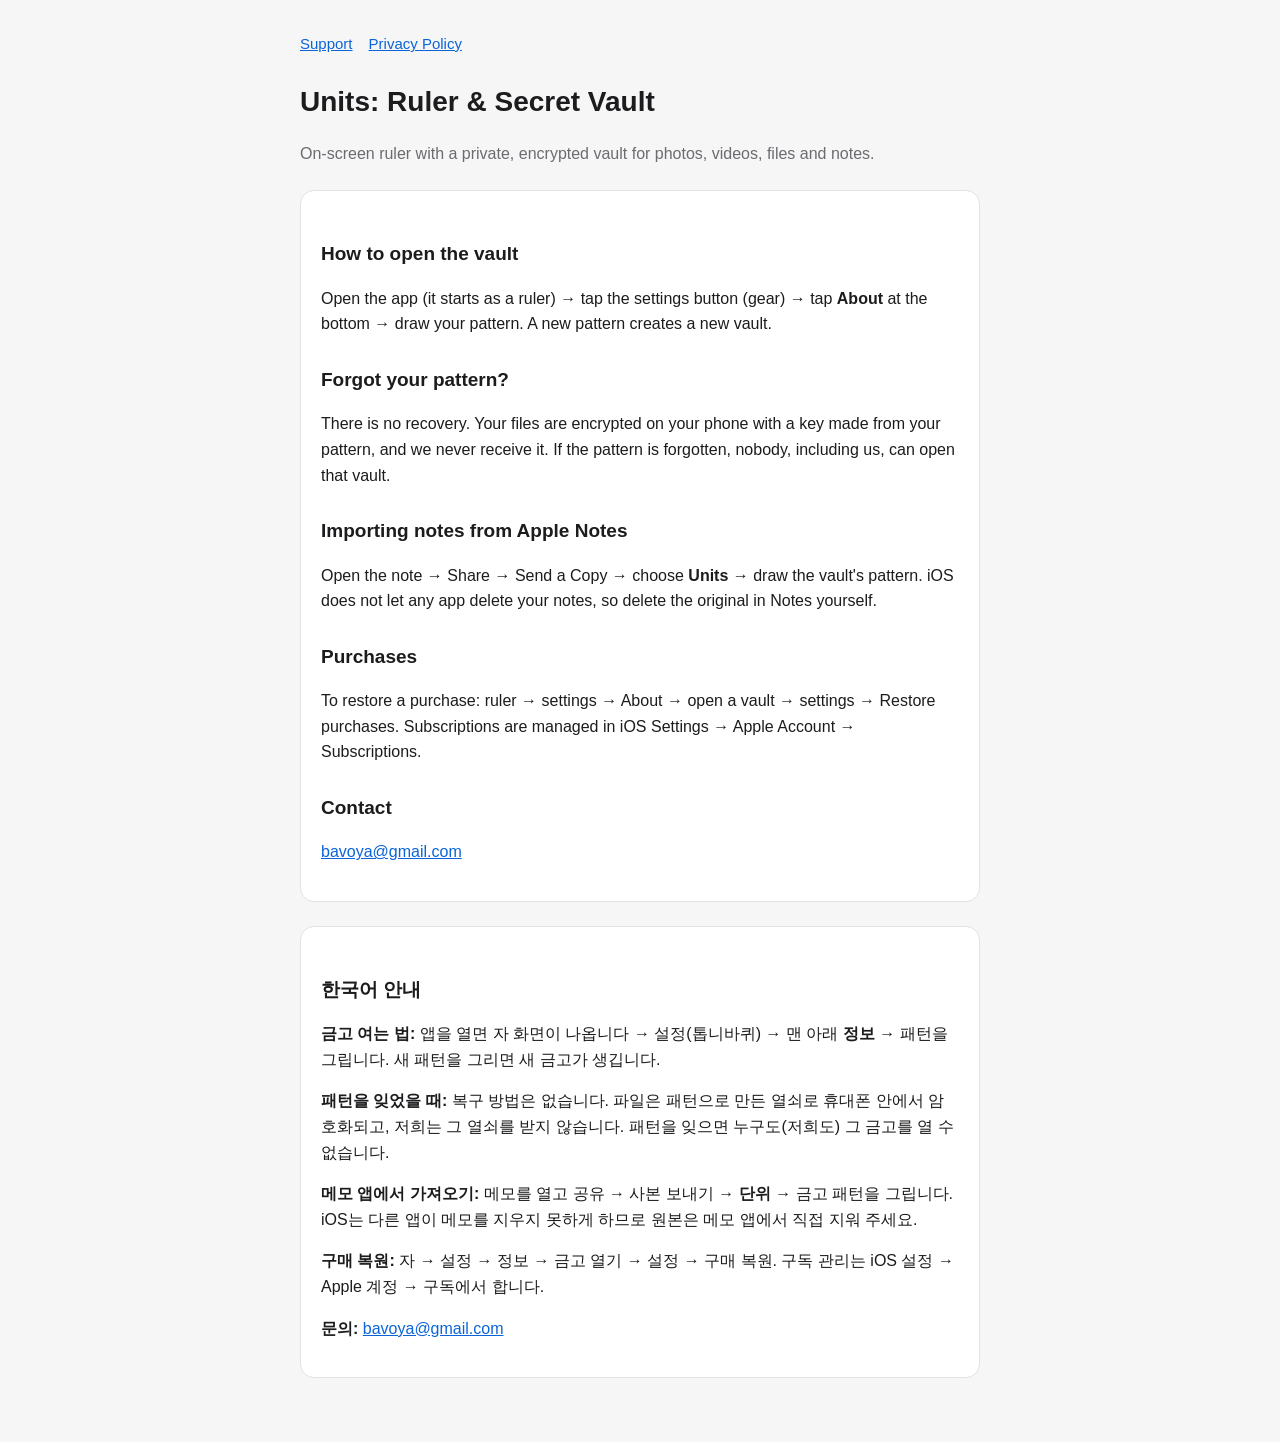
==== index.html @ 383757e9 "Support and privacy pages Co-Authored-By: Claude Opus 5.5 <noreply@anthropic.com>" ====
<!doctype html>
<html lang="en"><head><meta charset="utf-8"><meta name="viewport" content="width=device-width,initial-scale=1">
<title>Units: Ruler &amp; Secret Vault — Support</title><link rel="stylesheet" href="style.css"></head>
<body><main>
<nav><a href="./">Support</a><a href="privacy.html">Privacy Policy</a></nav>
<h1>Units: Ruler &amp; Secret Vault</h1>
<p class="muted">On-screen ruler with a private, encrypted vault for photos, videos, files and notes.</p>

<section>
<h2>How to open the vault</h2>
<p>Open the app (it starts as a ruler) → tap the settings button (gear) → tap <strong>About</strong> at the bottom → draw your pattern. A new pattern creates a new vault.</p>
<h2>Forgot your pattern?</h2>
<p>There is no recovery. Your files are encrypted on your phone with a key made from your pattern, and we never receive it. If the pattern is forgotten, nobody, including us, can open that vault.</p>
<h2>Importing notes from Apple Notes</h2>
<p>Open the note → Share → Send a Copy → choose <strong>Units</strong> → draw the vault's pattern. iOS does not let any app delete your notes, so delete the original in Notes yourself.</p>
<h2>Purchases</h2>
<p>To restore a purchase: ruler → settings → About → open a vault → settings → Restore purchases. Subscriptions are managed in iOS Settings → Apple Account → Subscriptions.</p>
<h2>Contact</h2>
<p><a href="mailto:bavoya@gmail.com">bavoya@gmail.com</a></p>
</section>

<section lang="ko">
<h2>한국어 안내</h2>
<p><strong>금고 여는 법:</strong> 앱을 열면 자 화면이 나옵니다 → 설정(톱니바퀴) → 맨 아래 <strong>정보</strong> → 패턴을 그립니다. 새 패턴을 그리면 새 금고가 생깁니다.</p>
<p><strong>패턴을 잊었을 때:</strong> 복구 방법은 없습니다. 파일은 패턴으로 만든 열쇠로 휴대폰 안에서 암호화되고, 저희는 그 열쇠를 받지 않습니다. 패턴을 잊으면 누구도(저희도) 그 금고를 열 수 없습니다.</p>
<p><strong>메모 앱에서 가져오기:</strong> 메모를 열고 공유 → 사본 보내기 → <strong>단위</strong> → 금고 패턴을 그립니다. iOS는 다른 앱이 메모를 지우지 못하게 하므로 원본은 메모 앱에서 직접 지워 주세요.</p>
<p><strong>구매 복원:</strong> 자 → 설정 → 정보 → 금고 열기 → 설정 → 구매 복원. 구독 관리는 iOS 설정 → Apple 계정 → 구독에서 합니다.</p>
<p><strong>문의:</strong> <a href="mailto:bavoya@gmail.com">bavoya@gmail.com</a></p>
</section>
</main></body></html>
---- style.css ----
:root{--bg:#f6f6f7;--fg:#1c1c1e;--muted:#6b6b70;--card:#fff;--rule:#e2e2e6}
@media (prefers-color-scheme:dark){:root{--bg:#141415;--fg:#ececef;--muted:#9a9aa0;--card:#1f1f21;--rule:#333336}}
body{margin:0;background:var(--bg);color:var(--fg);font:16px/1.6 -apple-system,BlinkMacSystemFont,"Apple SD Gothic Neo",sans-serif}
main{max-width:680px;margin:0 auto;padding:32px 16px 64px}
h1{font-size:28px;margin:0 0 8px}h2{font-size:19px;margin:28px 0 6px}
p,li{color:var(--fg)}.muted{color:var(--muted)}a{color:#0a64d8}
nav{display:flex;gap:16px;flex-wrap:wrap;margin-bottom:24px;font-size:15px}
section{background:var(--card);border:1px solid var(--rule);border-radius:14px;padding:20px;margin-top:24px}
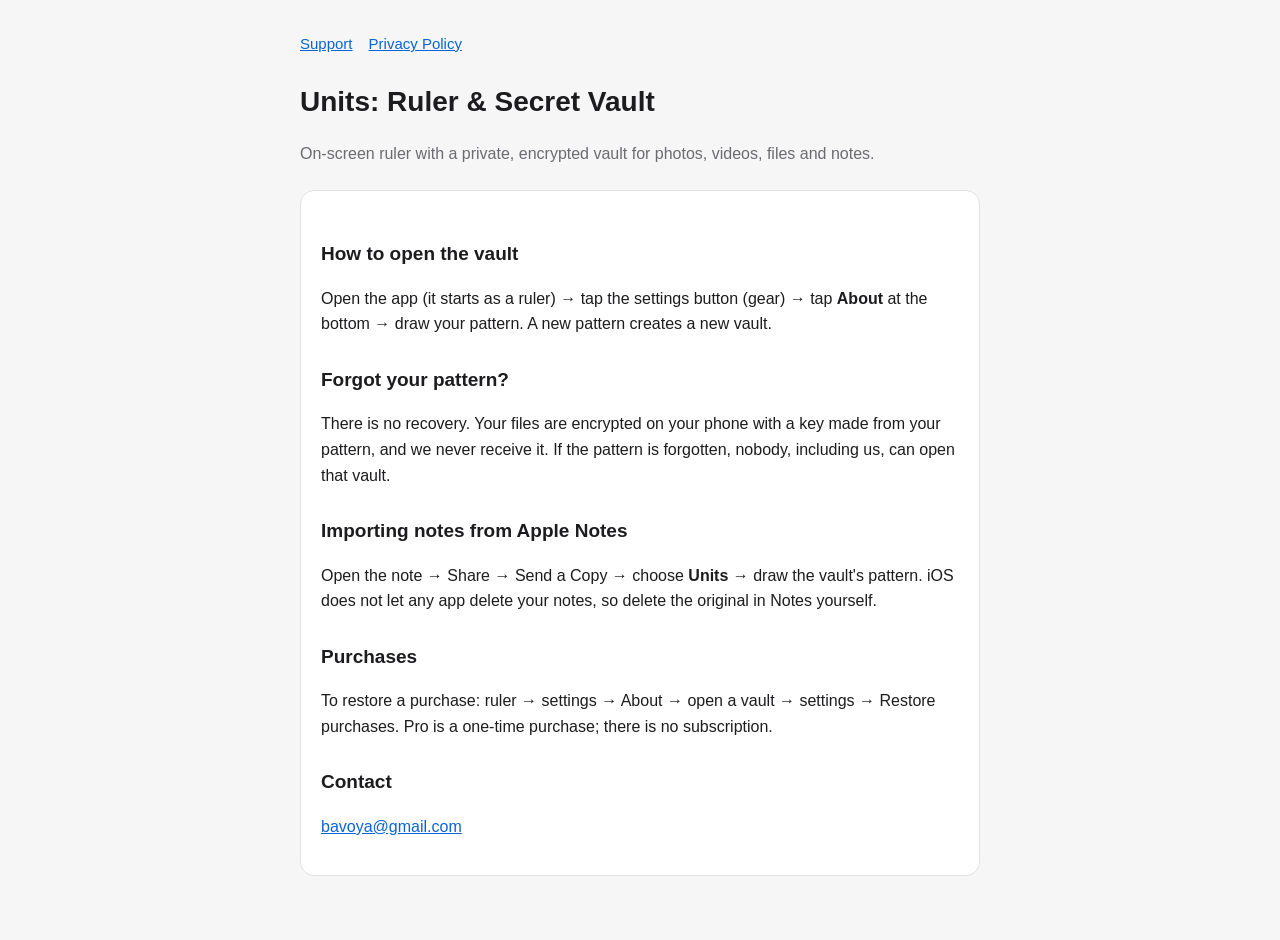
==== commit 1289813e: "English only; Pro is a one-time purchase Co-Authored-By: Claude Opus 5.5 <noreply@anthropic.com>" ====
--- a/index.html
+++ b/index.html
@@ -14,17 +14,9 @@
 <h2>Importing notes from Apple Notes</h2>
 <p>Open the note → Share → Send a Copy → choose <strong>Units</strong> → draw the vault's pattern. iOS does not let any app delete your notes, so delete the original in Notes yourself.</p>
 <h2>Purchases</h2>
-<p>To restore a purchase: ruler → settings → About → open a vault → settings → Restore purchases. Subscriptions are managed in iOS Settings → Apple Account → Subscriptions.</p>
+<p>To restore a purchase: ruler → settings → About → open a vault → settings → Restore purchases. Pro is a one-time purchase; there is no subscription.</p>
 <h2>Contact</h2>
 <p><a href="mailto:bavoya@gmail.com">bavoya@gmail.com</a></p>
 </section>
 
-<section lang="ko">
-<h2>한국어 안내</h2>
-<p><strong>금고 여는 법:</strong> 앱을 열면 자 화면이 나옵니다 → 설정(톱니바퀴) → 맨 아래 <strong>정보</strong> → 패턴을 그립니다. 새 패턴을 그리면 새 금고가 생깁니다.</p>
-<p><strong>패턴을 잊었을 때:</strong> 복구 방법은 없습니다. 파일은 패턴으로 만든 열쇠로 휴대폰 안에서 암호화되고, 저희는 그 열쇠를 받지 않습니다. 패턴을 잊으면 누구도(저희도) 그 금고를 열 수 없습니다.</p>
-<p><strong>메모 앱에서 가져오기:</strong> 메모를 열고 공유 → 사본 보내기 → <strong>단위</strong> → 금고 패턴을 그립니다. iOS는 다른 앱이 메모를 지우지 못하게 하므로 원본은 메모 앱에서 직접 지워 주세요.</p>
-<p><strong>구매 복원:</strong> 자 → 설정 → 정보 → 금고 열기 → 설정 → 구매 복원. 구독 관리는 iOS 설정 → Apple 계정 → 구독에서 합니다.</p>
-<p><strong>문의:</strong> <a href="mailto:bavoya@gmail.com">bavoya@gmail.com</a></p>
-</section>
 </main></body></html>
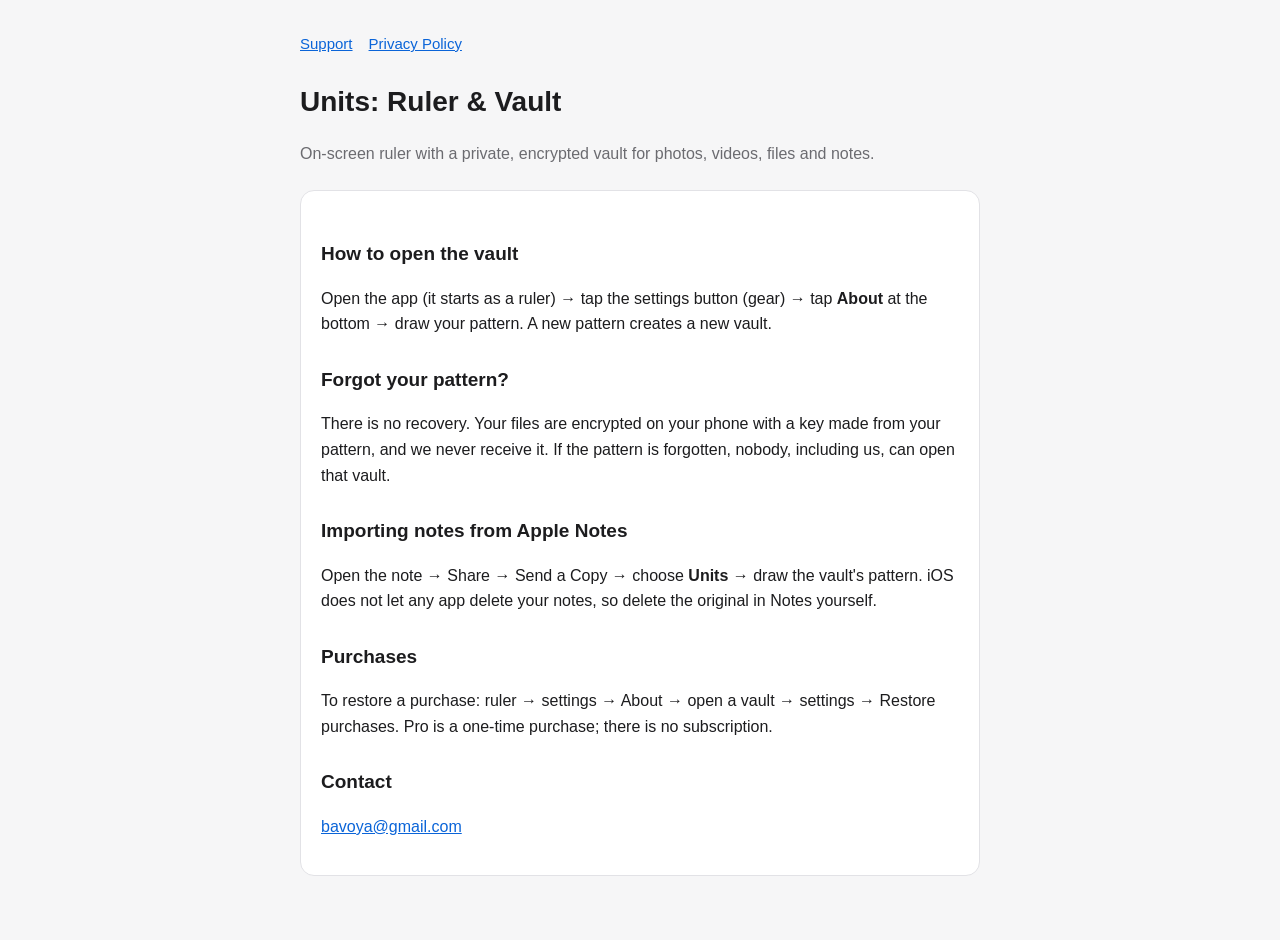
==== commit a44de711: "Rename to Units: Ruler & Vault Co-Authored-By: Claude Opus 5.5 <noreply@anthropic.com>" ====
--- a/index.html
+++ b/index.html
@@ -1,9 +1,9 @@
 <!doctype html>
 <html lang="en"><head><meta charset="utf-8"><meta name="viewport" content="width=device-width,initial-scale=1">
-<title>Units: Ruler &amp; Secret Vault — Support</title><link rel="stylesheet" href="style.css"></head>
+<title>Units: Ruler &amp; Vault — Support</title><link rel="stylesheet" href="style.css"></head>
 <body><main>
 <nav><a href="./">Support</a><a href="privacy.html">Privacy Policy</a></nav>
-<h1>Units: Ruler &amp; Secret Vault</h1>
+<h1>Units: Ruler &amp; Vault</h1>
 <p class="muted">On-screen ruler with a private, encrypted vault for photos, videos, files and notes.</p>
 
 <section>
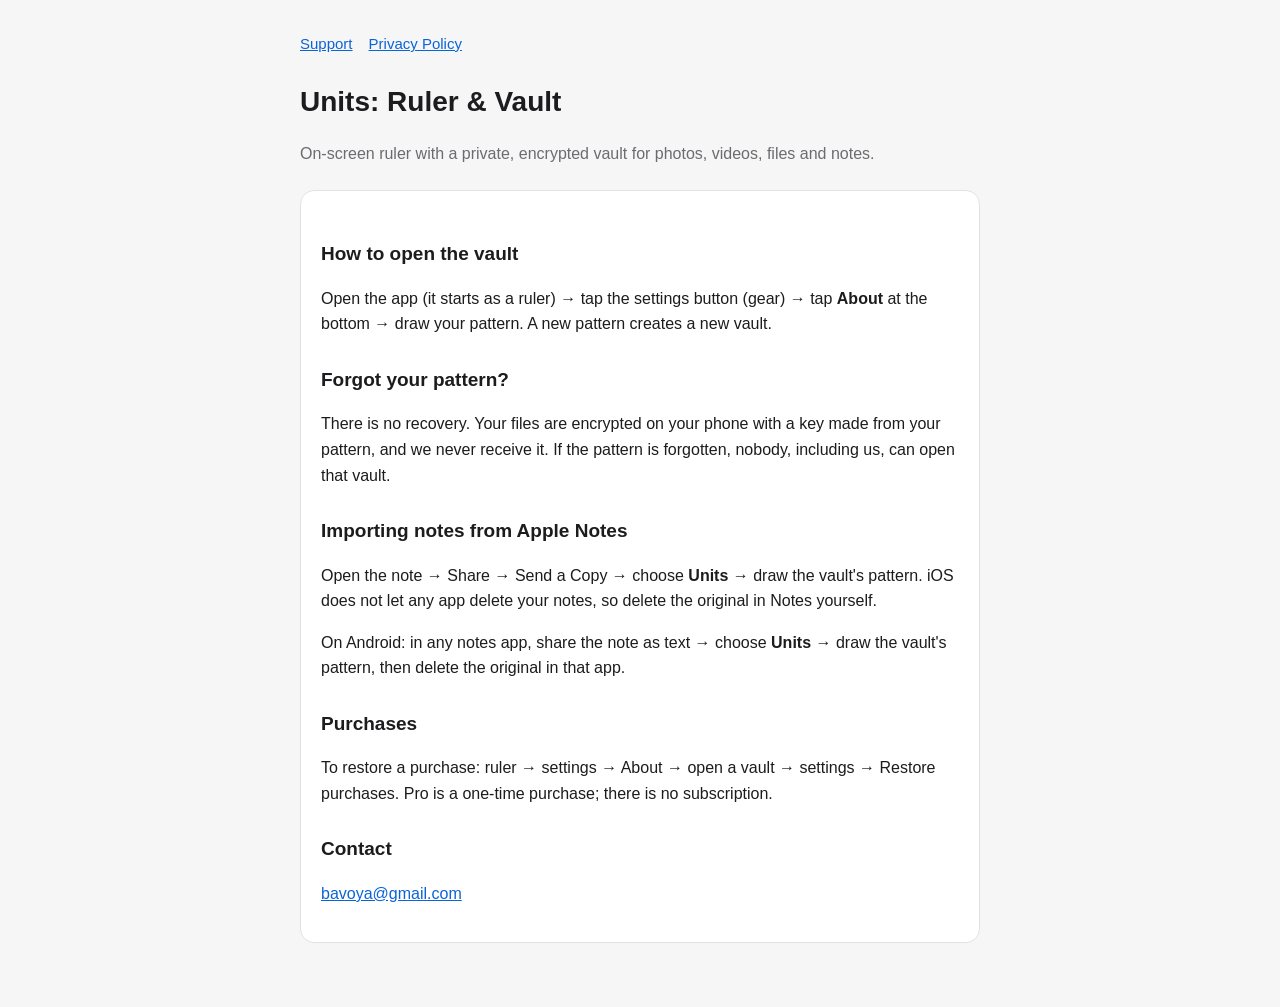
==== commit fd48c7bd: "Privacy and support pages: add Android and Google Play Co-Authored-By: Claude Opus 5.5 <noreply@anth" ====
--- a/index.html
+++ b/index.html
@@ -13,6 +13,7 @@
 <p>There is no recovery. Your files are encrypted on your phone with a key made from your pattern, and we never receive it. If the pattern is forgotten, nobody, including us, can open that vault.</p>
 <h2>Importing notes from Apple Notes</h2>
 <p>Open the note → Share → Send a Copy → choose <strong>Units</strong> → draw the vault's pattern. iOS does not let any app delete your notes, so delete the original in Notes yourself.</p>
+<p>On Android: in any notes app, share the note as text → choose <strong>Units</strong> → draw the vault's pattern, then delete the original in that app.</p>
 <h2>Purchases</h2>
 <p>To restore a purchase: ruler → settings → About → open a vault → settings → Restore purchases. Pro is a one-time purchase; there is no subscription.</p>
 <h2>Contact</h2>
